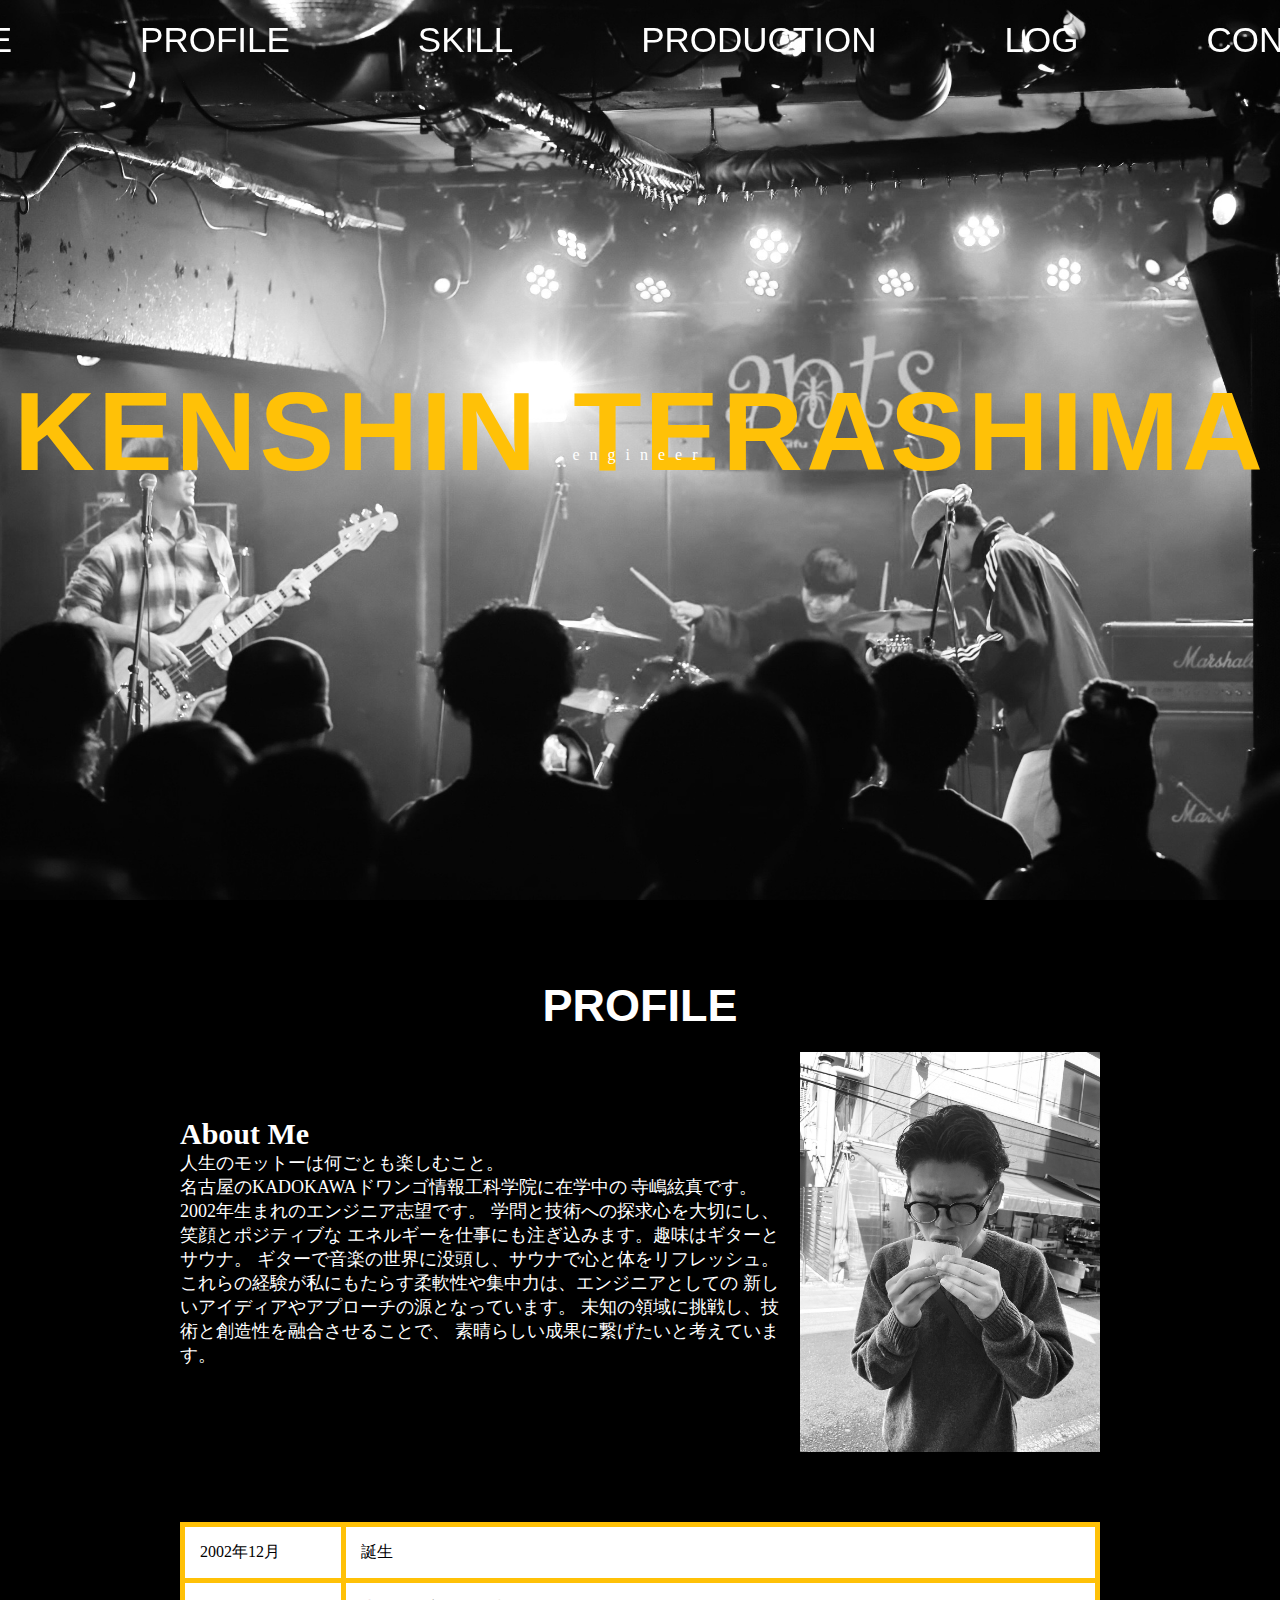
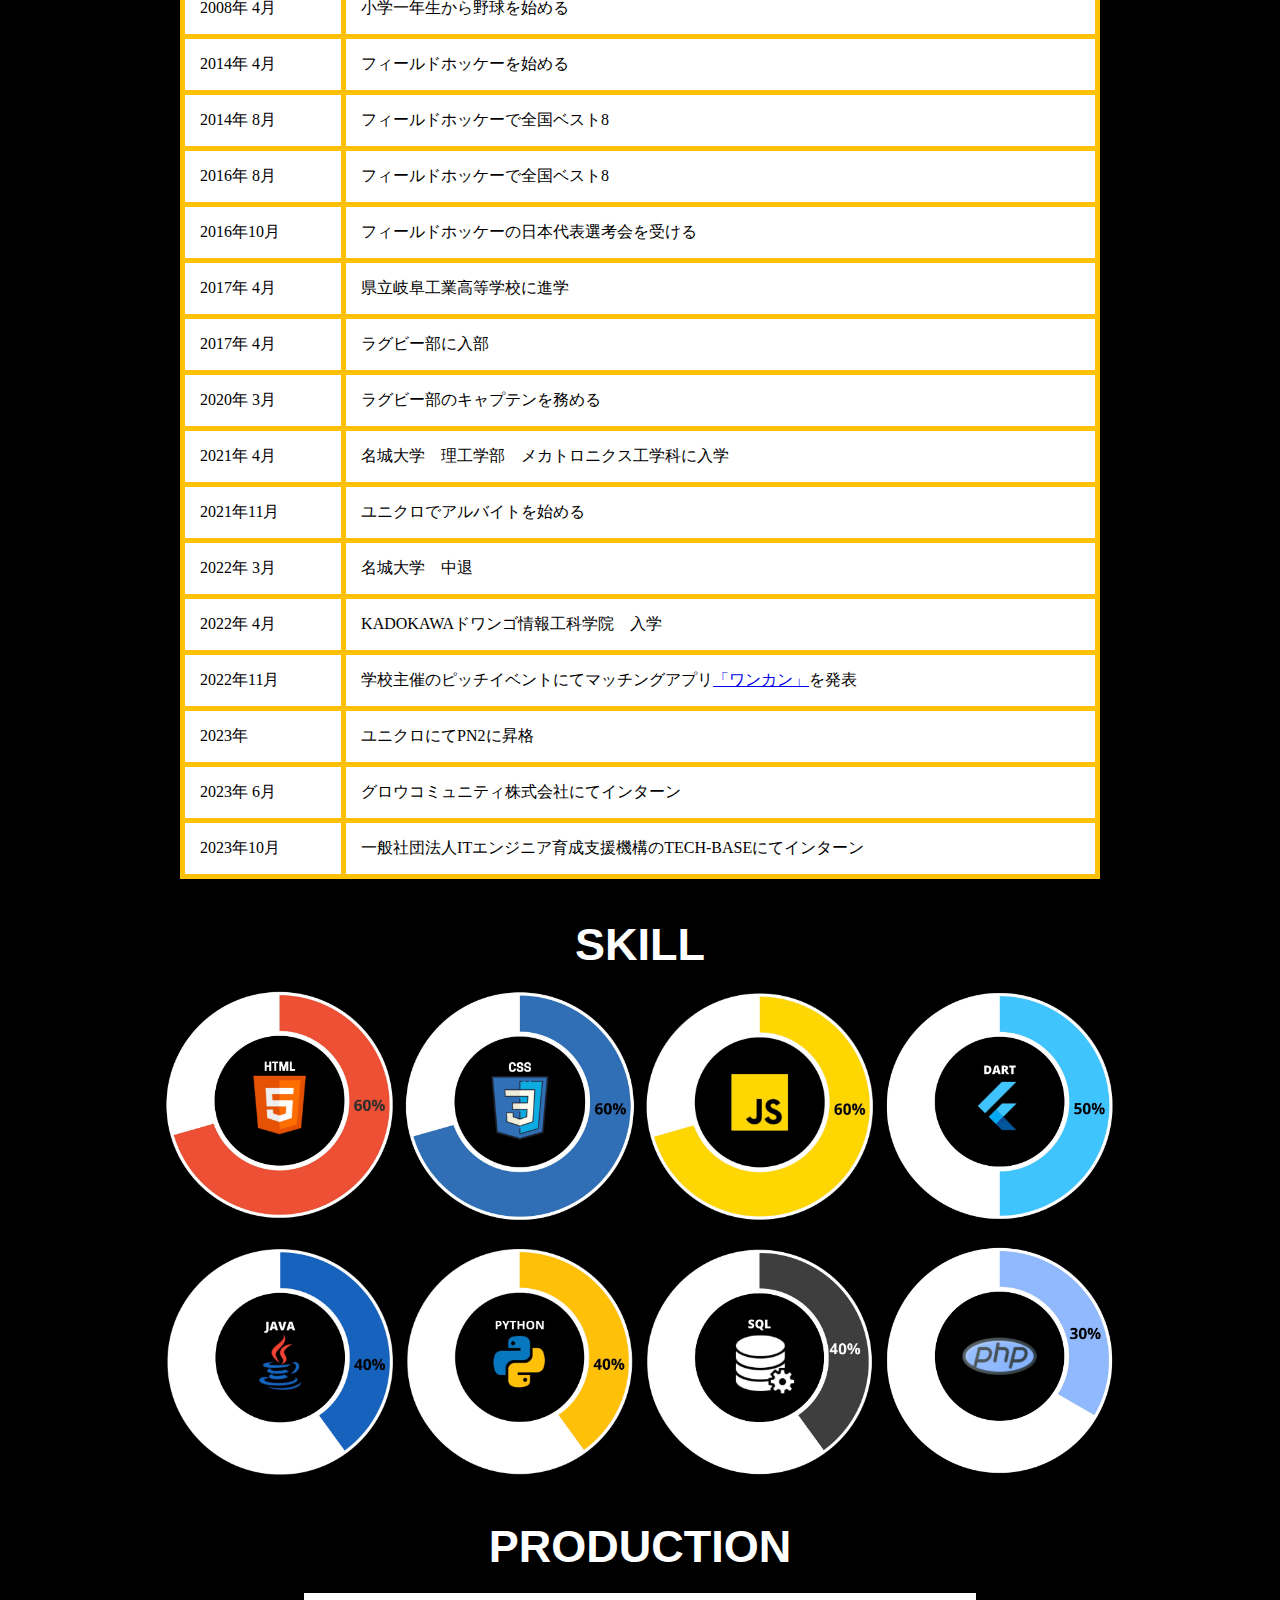
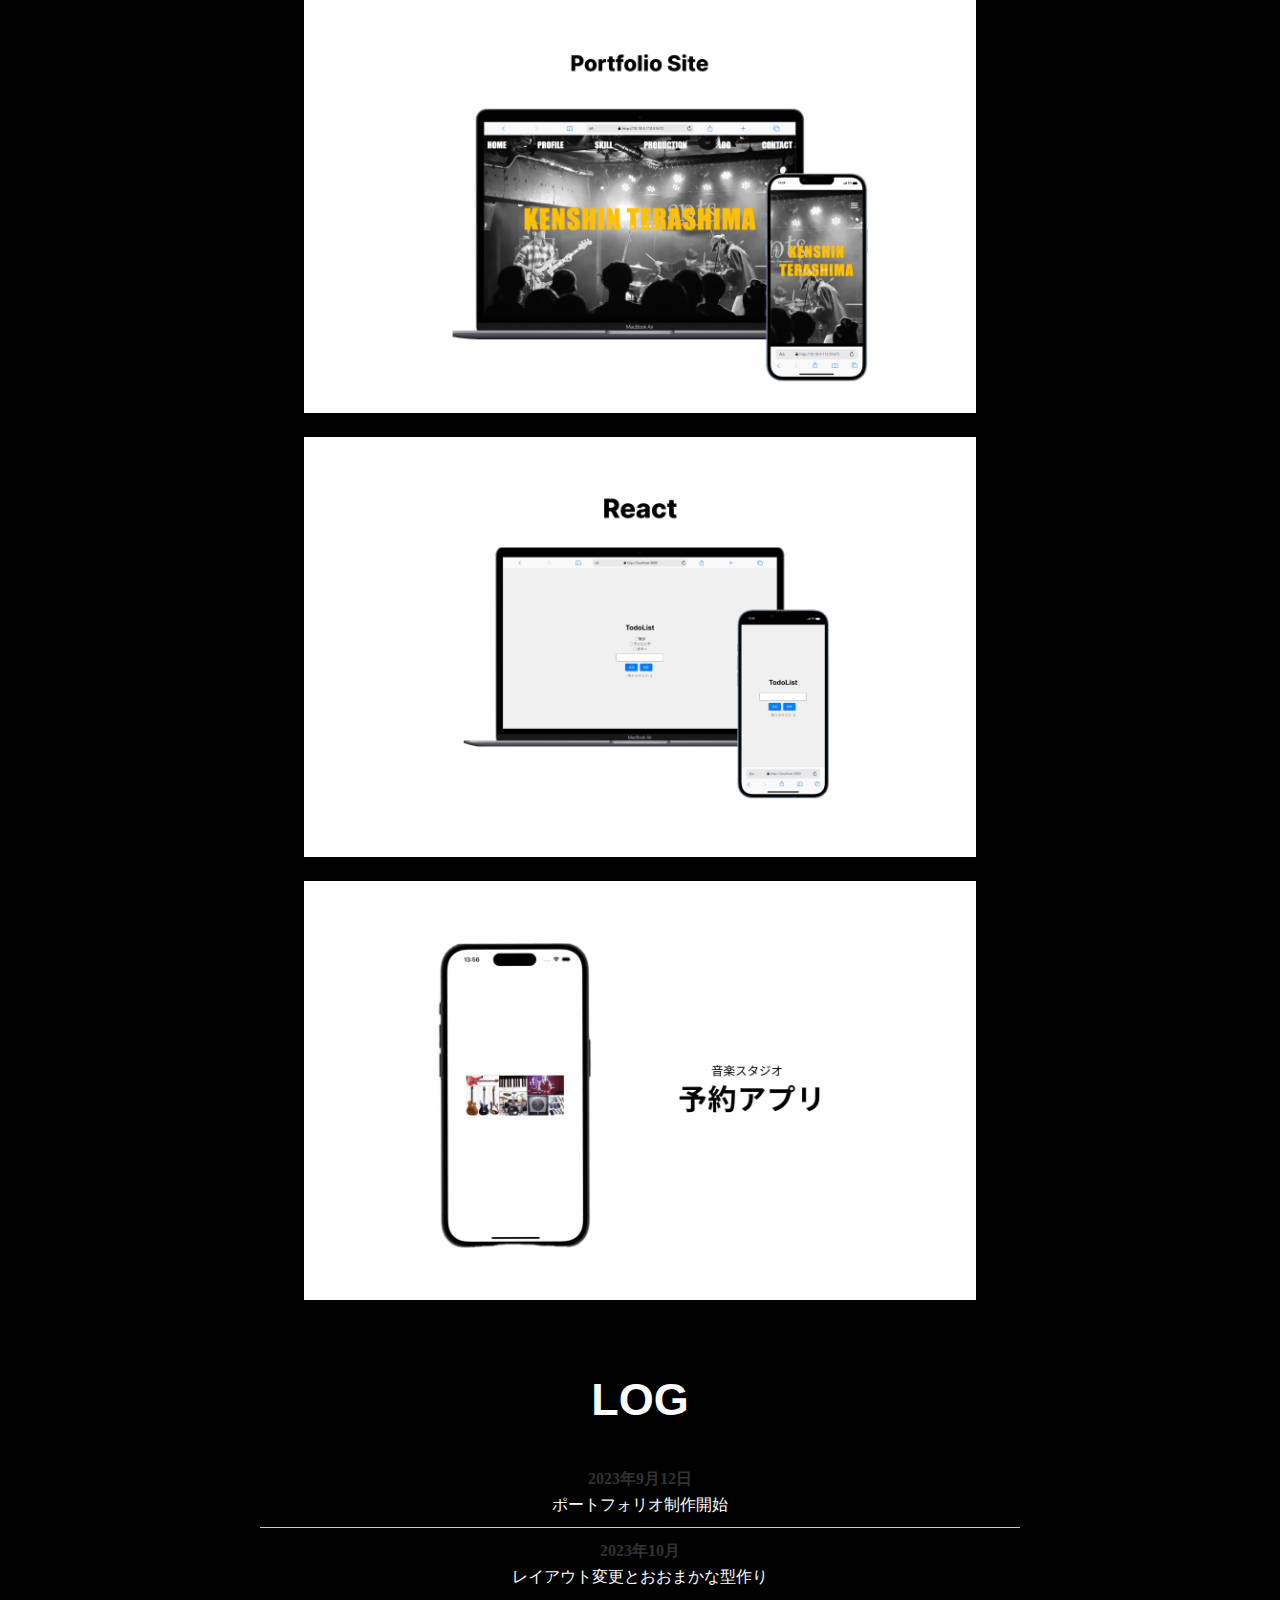
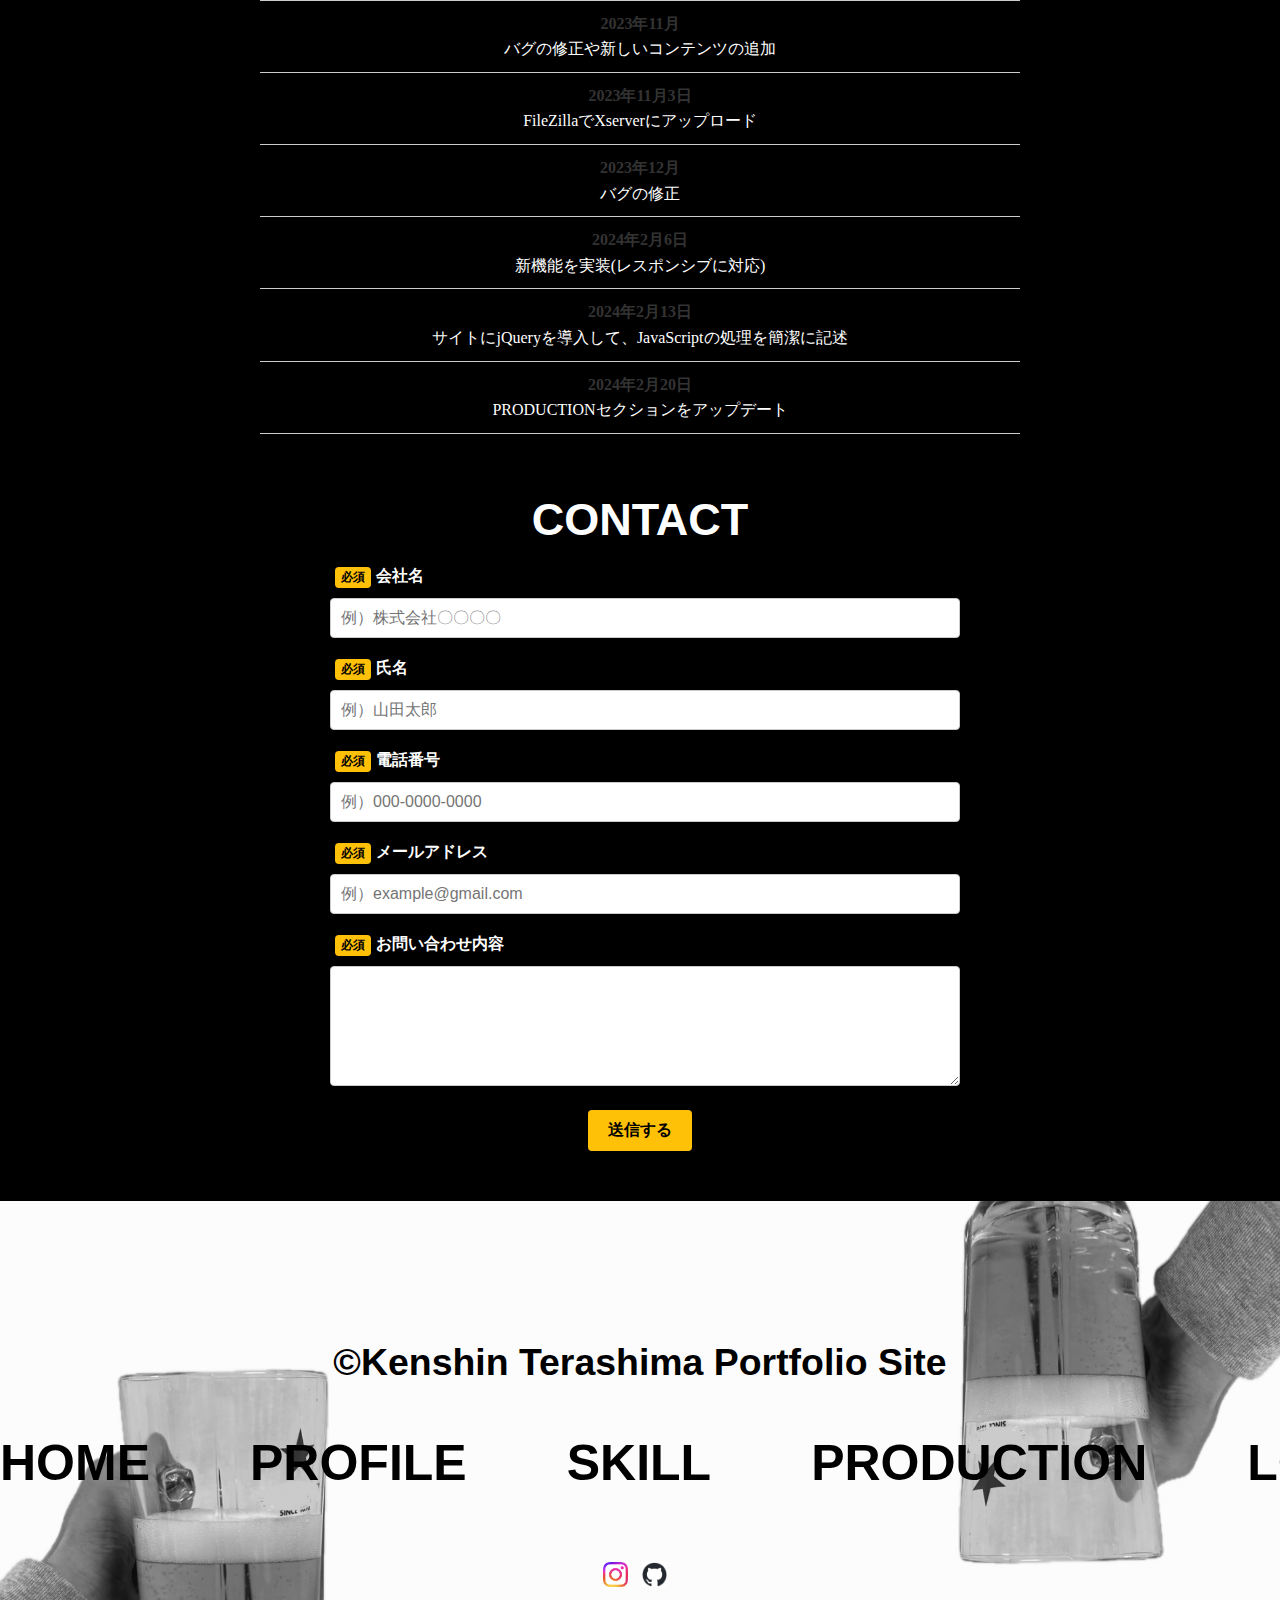
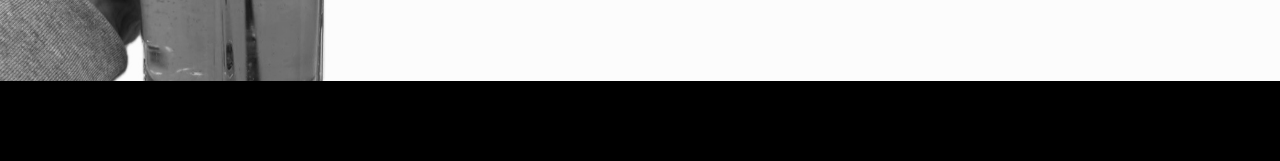
==== index.html @ a3eadbd1 "First commit" ====
<!DOCTYPE html>
<html lang="ja">
<head>
    <meta charset="UTF-8">
    <meta name="viewport" content="width=device-width, initial-scale=1.0">
    <link rel="icon" type="image/jpeg" href="images/けんしんくんのコラージュ.jpeg">
    <script src="https://ajax.googleapis.com/ajax/libs/jquery/3.4.1/jquery.min.js"></script>
    <link rel="stylesheet" href="style.css">
    <script type="text/javascript" src="script.js"></script>
    <title>Kenshin Terashima</title>
</head>
<body>

    
    <!-------------------------------- ここからheader ------------------------------------------------------------>


    <header class="fixed-header">
        <div class="box box-nav">
            <ul class="inner-nav">
                <li class="menu"><a href="#Main">HOME</a></li>
                <li class="menu"><a href="#Kenshin-Profile">PROFILE</a></li>
                <li class="menu"><a href="#Kenshin-Skill">SKILL</a></li>
                <li class="menu"><a href="#Kenshin-Production">PRODUCTION</a></li>
                <li class="menu"><a href="#Kenshin-Log">LOG</a></li>
                <li class="menu"><a href="#contact-form">CONTACT</a></li>
            </ul>
        </div>
        <!-- ハンバーガーメニューの中身 -->
        <div class="hamburger">
            <div class="btn-gNav">
                <span></span>
                <span></span>
                <span></span>
            </div>
            <nav class="gNav">
                <ul class="gNav-menu">
                    <li class="menu"><a href="#Main">Main</a></li>
                    <li class="menu"><a href="#Kenshin-Profile">PROFILE</a></li>
                    <li class="menu"><a href="#Kenshin-Skill">SKILL</a></li>
                    <li class="menu"><a href="#Kenshin-Production">PRODUCTION</a></li>
                    <li class="menu"><a href="#Kenshin-Log">LOG</a></li>
                    <li class="menu"><a href="#contact-form">CONTACT</a></li>
                </ul>
            </nav>
        </div>
    </header>


    <!-------------------------------- ここからファーストビュー ------------------------------------------------------------>


    <main id="Main">
        <h1>KENSHIN TERASHIMA</h1>
        <p>engineer</p>
    </main>

<!-------------------------------- ここからPROFILE ------------------------------------------------------------>

<section id="Kenshin-Profile" class="PROFILE">
  <h2 class="section_title">PROFILE</h2>
  <div class="Profile">
    <div class="Text_Profile">
        <h2>About Me</h2>
        <p>
            人生のモットーは何ごとも楽しむこと。<br>
            名古屋のKADOKAWAドワンゴ情報工科学院に在学中の
            寺嶋絃真です。2002年生まれのエンジニア志望です。
            学問と技術への探求心を大切にし、笑顔とポジティブな
            エネルギーを仕事にも注ぎ込みます。趣味はギターとサウナ。
            ギターで音楽の世界に没頭し、サウナで心と体をリフレッシュ。
            これらの経験が私にもたらす柔軟性や集中力は、エンジニアとしての
            新しいアイディアやアプローチの源となっています。
            未知の領域に挑戦し、技術と創造性を融合させることで、
            素晴らしい成果に繋げたいと考えています。
        </p>
    </div>
    <img src="images/SENDAI_Me.jpg">
  </div>
</section>


<!-------------------------------- ここからMY HISTORY ------------------------------------------------------------>

    <div class="History">
      <table>
        <tr>
            <td>2002年12月</td>
            <td>誕生</td>
        </tr>
        <tr>
            <td>2008年 4月</td>
            <td>小学一年生から野球を始める</td>
        </tr>
        <tr>
            <td>2014年 4月</td>
            <td>フィールドホッケーを始める</td>
        </tr>
        <tr>
            <td>2014年 8月</td>
            <td>フィールドホッケーで全国ベスト8</td>
        </tr>
        <tr>
            <td>2016年 8月</td>
            <td>フィールドホッケーで全国ベスト8</td>
        </tr>
        <tr>
            <td>2016年10月</td>
            <td>フィールドホッケーの日本代表選考会を受ける</td>
        </tr>
        <tr>
            <td>2017年 4月</td>
            <td>県立岐阜工業高等学校に進学</td>
        </tr>
        <tr>
            <td>2017年 4月</td>
            <td>ラグビー部に入部</td>
        </tr>
        <tr>
            <td>2020年 3月</td>
            <td>ラグビー部のキャプテンを務める</td>
        </tr>
        <tr>
            <td>2021年 4月</td>
            <td>名城大学　理工学部　メカトロニクス工学科に入学</td>
        </tr>
        <tr>
            <td>2021年11月</td>
            <td>ユニクロでアルバイトを始める</td>
        </tr>
        <tr>
            <td>2022年 3月</td>
            <td>名城大学　中退</td>
        </tr>
        <tr>
            <td>2022年 4月</td>
            <td>KADOKAWAドワンゴ情報工科学院　入学</td>
        </tr>
        <tr>
            <td>2022年11月</td>
            <td>学校主催のピッチイベントにてマッチングアプリ<a href="images/Wankan_寺田寺嶋.pdf" target="_blank" class="Wankan">「ワンカン」</a>を発表</td>
        </tr>
        <tr>
            <td>2023年</td>
            <td>ユニクロにてPN2に昇格</td>
        </tr>
        <tr>
            <td>2023年 6月</td>
            <td>グロウコミュニティ株式会社にてインターン</td>
        </tr>
        <tr>
            <td>2023年10月</td>
            <td>一般社団法人ITエンジニア育成支援機構のTECH-BASEにてインターン</td>
        </tr>
    </table>
    </div>
</section>

<!-- ------------------------------SKILL--------------------------- -->

<section id="Kenshin-Skill" class="SKILL">
    <h2 class="section_title">SKILL</h2>
    <div class="Skill-images">
            <div class="skill-info">
                <img src="images/HTML.jpg" alt="HTML" class="HTML-image">
                <div class="mask">
                    <div class="caption">このサイトの制作に使用しています。</div>
                </div>
            </div>

            <div class="skill-info">
                <img src="images/CSS.jpg" alt="HTML" class="HTML-image">
                <div class="mask">
                    <div class="caption">このサイトの制作に使用しています。</div>
                </div>
            </div>

            <div class="skill-info">
                <img src="images/JS.jpg" alt="JS" class="JS-image">
                <div class="mask">
                    <div class="caption">このサイトの制作に使用しています。</div>
                </div>
            </div>

            <div class="skill-info">
                <img src="images/Dart.jpg" alt="Dart" class="Dart-image">
                <div class="mask">
                    <div class="caption">
                        個人制作としてiosアプリの開発を行っております。
                        次のセクションにて紹介してあります。
                    </div>
                </div>
            </div>

            <div class="skill-info">
                <img src="images/Java.jpg" alt="Java" class="Java-image">
                <div class="mask">
                    <div class="caption">
                        3ヶ月間、グロウコミュニティ株式会社にてインターンを行いました。
                        Javaのカリキュラムを終わらせ、ログイン機能などを実装しました。
                    </div>
                </div>
            </div>

            <div class="skill-info">
                <img src="images/Python.jpg" alt="Python" class="Python-image">
                <div class="mask">
                    <div class="caption">
                        専門学校での授業とpaizaのスキルチェックはpythonを使っています。
                        実務経験はありません。
                    </div>
                </div>
            </div>

            <div class="skill-info">
                <img src="images/SQL.jpg" alt="SQL" class="SQL-image">
                <div class="mask">
                    <div class="caption">グロウコミュニティ株式会社のインターンの際にDBを紐付けた実装を行いました。</div>
                </div>
            </div>

            <div class="skill-info">
                <img src="images/php.jpg" alt="php" class="php-image">
                <div class="mask">
                    <div class="caption">
                        このサイトの最下部のコンタクトフォームに使用しています。
                    </div>
                </div>
            </div>
    </div>

</section>


<!-------------------------------- ここからPRODUCTION ------------------------------------------------------------>


<section id="Kenshin-Production" class="PRODUCTION">
    <h2 class="section_title">PRODUCTION</h2>

    <div class="Production_List">

        <div class="PortFolio the-img">
            <img src="images/Portfolio_Site_image.jpg" alt="Portfolio_Site_image">
            <div class="hover-mask">
                <p class="about"><a href="../About_PortFolio/PortfolioSite.html">
                    詳しく見る
                </a></p>
            </div>
        </div>

        
        <div class="React_App the-img">
            <img src="images/React_App_todoList.jpg" alt="React_App">
            <div class="hover-mask">
                <p class="about"><a href="/About_React_App/React_App.html">
                    詳しく見る
                </a></p>
            </div>
        </div>

        <div class="Flutter_App the-img">
            <img src="images/Flutter_App_KSG.jpg" alt="Flutter_App">
            <div class="hover-mask">
                <p class="about"><a href="/About_Flutter_App/Flutter_App.html">
                    詳しく見る
                </a></p>
            </div>
        </div>

    </div>

</section>


<!-- ------------------------------ここからLOG--------------------------------- -->

<section id="Kenshin-Log" class="LOG">

    <h2 class="section_title">LOG</h2>
        <div class="update">
          <span class="date">2023年9月12日</span>
          <p>ポートフォリオ制作開始</p>
        </div>

        <div class="update">
          <span class="date">2023年10月</span>
          <p>レイアウト変更とおおまかな型作り</p>
        </div>

	    <div class="update">
          <span class="date">2023年11月</span>
          <p>バグの修正や新しいコンテンツの追加</p>
        </div>

        <div class="update">
          <span class="date">2023年11月3日</span>
          <p>FileZillaでXserverにアップロード</p>
        </div>

        <div class="update">
            <span class="date">2023年12月</span>
            <p>バグの修正</p>
          </div>

        <div class="update">
          <span class="date">2024年2月6日</span>
          <p>新機能を実装(レスポンシブに対応)</p>
        </div>

        <div class="update">
            <span class="date">2024年2月13日</span>
            <p>サイトにjQueryを導入して、JavaScriptの処理を簡潔に記述</p>
        </div>  
        
        <div class="update">
            <span class="date">2024年2月20日</span>
            <p>PRODUCTIONセクションをアップデート</p>
        </div>
        
    </div>

</section>

<!-------------------------------- ここからお問い合わせフォーム ------------------------------------------------------------>

<form id="contact-form" action="send-email.php" method="post" onsubmit="return submitForm()">

    <h2 class="section_title">CONTACT</h2>
    <div class="Form-Item">
      <p class="Form-Item-Label">
        <span class="Form-Item-Label-Required">必須</span>会社名
      </p>
      <input type="text" class="Form-Item-Input" placeholder="例）株式会社〇〇〇〇" name="companyName">
    </div>
    <div class="Form-Item">
      <p class="Form-Item-Label"><span class="Form-Item-Label-Required">必須</span>氏名</p>
      <input type="text" class="Form-Item-Input" placeholder="例）山田太郎" name="name">
    </div>
    <div class="Form-Item">
      <p class="Form-Item-Label"><span class="Form-Item-Label-Required">必須</span>電話番号</p>
      <input type="text" class="Form-Item-Input" placeholder="例）000-0000-0000" name="phoneNumber">
    </div>
    <div class="Form-Item">
      <p class="Form-Item-Label"><span class="Form-Item-Label-Required">必須</span>メールアドレス</p>
      <input type="email" class="Form-Item-Input" placeholder="例）example@gmail.com" name="email">
    </div>
    <div class="Form-Item">
      <p class="Form-Item-Label isMsg"><span class="Form-Item-Label-Required">必須</span>お問い合わせ内容</p>
      <textarea class="Form-Item-Textarea" name="message"></textarea>
    </div>
    <input type="submit" class="Form-Btn" value="送信する">
</form>

<div id="confirmation-message" style="display: none;">送信が完了しました</div>


<!-- 送信した後に、サンクスページの作成をする -->


<!-------------------------------- ここからFooter ------------------------------------------------------------>

<footer>
    <div class="footer-content">

        <div class="site-name">
            <h3><a href="#">©Kenshin Terashima Portfolio Site</a></h3>
        </div>


        <div class="footer-menu">
            <ul>
                <li><a href="#Main">HOME</a></li>
                <li><a href="#Kenshin-Profile">PROFILE</a></li>            
                <li><a href="#Kenshin-Skill">SKILL</a></li>
                <li><a href="#Kenshin-Production">PRODUCTION</a></li>
                <li><a href="#Kenshin-Log">LOG</a></li>
                <li><a href="#contact-form">CONTACT</a></li>

                <li><a href="#Main">HOME</a></li>
                <li><a href="#Kenshin-Profile">PROFILE</a></li>
                <li><a href="#Kenshin-Skill">SKILL</a></li>
                <li><a href="#Kenshin-Production">PRODUCTION</a></li>
                <li><a href="#Kenshin-Log">LOG</a></li>
                <li><a href="#contact-form">CONTACT</a></li>

                <li><a href="#Main">HOME</a></li>
                <li><a href="#Kenshin-Profile">PROFILE</a></li>
                <li><a href="#Kenshin-Skill">SKILL</a></li>
                <li><a href="#Kenshin-Production">PRODUCTION</a></li>
                <li><a href="#Kenshin-Log">LOG</a></li>
                <li><a href="#contact-form">CONTACT</a></li>
             </ul>
        </div>


       <div class="icon-list">
        <ul>
            <!-- <li><a href="https://twitter.com" target="_blank"><img src="images/logo-black.jpg" alt="X-icon"></a></li> -->
            <li><a href="https://www.instagram.com/__t.kenshin.__/" target=”_blank”><img src="images/Instagram_Glyph_Gradient.jpg" alt="Instagram-icon"></a></li>
            <li><a href="https://github.com/KenshinTerasima" target="_blank"><img src="images/github-mark.jpg" alt="GitHub-icon"></a></li>
        </ul>
       </div>

    </div>
</footer>


</div>
</body>
</html>
---- style.css ----
* {
  margin: 0;
  padding: 0;
  box-sizing: border-box;
}

body {
  color: white;
  background-color: black;
}


.section_title {
  display: inline-block;
  font-size: 45px;
  margin-bottom: 20px;
  margin-top: 20px;
  font-family: Impact, Haettenschweiler, 'Arial Narrow Bold', sans-serif;
  color: #fff;
}

/* モバイル端末向けのフォント指定 */
@media screen and (max-width: 768px) {
  body {
    font-family: -apple-system, BlinkMacSystemFont, 'Segoe UI', Roboto, Helvetica, Arial, sans-serif, 'Apple Color Emoji', 'Segoe UI Emoji', 'Segoe UI Symbol'; 
    /* iOS、Androidなどのモバイル端末で利用されるフォントファミリー */
  }
}


/* ----------------------------------------header----------------------------------------- */

.fixed-header {
  position: fixed;
  top: 0;
  width: 100%;
  z-index: 9999;
  margin-top: 20px;
}

.inner-nav {
  display: flex;
  justify-content: center;
  max-width: 960px;
  padding: 0;
  margin: 0 auto;
  line-height: 40px;
  list-style: none;
}

.menu {
  position: relative;
  padding: 0 4em;
  cursor: pointer;
}

.menu a {
  text-decoration: none;
  color: #fff;
  transition: color 0.3s ease;
  font-size: 35px;
  font-family: Impact, Haettenschweiler, 'Arial Narrow Bold', sans-serif;
  position: relative;
  transition-duration: .4s;
}

.menu a:hover {
  color: #FFC107;
  border-bottom: 5px solid #FFC107;
}



/* ハンバーガーアイコンのスタイル */
  .hamburger .btn-gNav {
    display: none; /* 初期状態で非表示 */
    cursor: pointer;
    padding: 25px;
    margin-right: -15px;
    position: absolute;
    top: 10px;
    right: 10px;
    z-index: 999;
  }

  .hamburger .btn-gNav span {
    display: block;
    width: 30px;
    height: 4px;
    background-color: #fff;
    margin-bottom: 5px;
    transition: transform 0.3s ease;
  }

  .hamburger .btn-gNav span:last-child {
    margin-bottom: 0;
  }

  /* アイコンがクリックされた時のアニメーション */
  .hamburger .btn-gNav.open span:nth-child(1) {
    transform: translateY(9px) rotate(45deg);
  }

  .hamburger .btn-gNav.open span:nth-child(2) {
    opacity: 0;
  }

  .hamburger .btn-gNav.open span:nth-child(3) {
    transform: translateY(-9px) rotate(-45deg);
  }


  /* ナビゲーションメニュー */
  .gNav {
    display: none;
    position: fixed;
    top: 0;
    left: 0;
    width: 100%;
    height: 80%;
    background-color: rgba(51, 51, 51, 0.9); /* 半透明の黒 */    
    overflow-y: auto; /* 縦方向のスクロールを有効にする */
  }
  
  .gNav.open {
    display: flex;
    justify-content: center;
    align-items: center;
  }
  
  .gNav-menu {
    list-style: none;
    padding: 0;
    margin: 0;
  }
  
  .gNav-menu li {
    margin-bottom: 40px;
  }
  
  .gNav-menu li a {
    text-decoration: none;
    color: #fff;
    font-size: 24px;
    font-weight: bold;
    padding: 15px 30px; /* メニュー項目のパディング */
    border-radius: 30px; /* メニュー項目の角を丸める */
    transition: background-color 0.3s ease; /* メニュー項目にマウスを乗せたときのアニメーション */
  }
  
  .gNav-menu li a:hover {
    background-color: #444; /* メニュー項目にマウスを乗せたときの背景色 */
  }
  

  /* メディアクエリ（画面サイズに応じてスタイルを変更） */
  @media screen and (max-width: 768px) {
    .inner-nav {
        display: none;
    }
    .hamburger .btn-gNav {
        display: block; /* メディアクエリ内で表示 */
    }
  }

/* ----------------------------------------ファーストビュー----------------------------------------- */


main {
    display: flex;
    flex-direction: column;
    justify-content: center;
    align-items: center;
    height: 110vh;
    margin-top: -80px;
    background-image: url('images/First_View.jpeg');
    background-size: cover;
    background-position: right center;
    background-attachment: fixed; /* 背景画像を固定 */
}

 main h1 {
    font-size: 7em; /* 必要に応じてサイズを調整 */
    letter-spacing: 3px;
    font-family: Impact, Haettenschweiler, 'Arial Narrow Bold', sans-serif;
    color: #FFC107 ;
}

main p {
    text-align: center;
    letter-spacing: 10px;
    margin-top: -50px; /* マージンの修正 */
  }

  @media screen and (max-width: 768px) {
    main {
      background-image: url('images/mobile_firstview.jpg');
      background-size: 100%;
    }
    main h1 {
      font-size: 4em;
      text-align: center;
    }
  }


/* ---------------------------------------PROFILE--------------------------------- */

.PROFILE {
  text-align: center;
  background-color: black;
  color: #fff;
  padding: 50px 20px;
  margin: 0 auto;
  max-width: 960px;
  overflow: hidden; /* クリアフィックスを追加 */
}

.Profile {
  display: flex;
  align-items: center;

  img{
    max-width: 100%; /* 最大幅を100%に設定 */
    height: auto;
    width: 300px;
    margin-left: 20px;
  }
  
  .Text_Profile {
    text-align: left;
    height: auto;
    font-size: 20px;
  
    p {
      font-size: 18px;
      margin-bottom: 20px;
    }
  }

}





/* メディアクエリ */
@media screen and (max-width: 768px) {
  .Profile {
    flex-direction: column; /* 縦方向に並べる */
    align-items: center; /* 中央揃え */
  }

  .Text_Profile h2 {
    text-align: center;
  }

  img {
    margin-left: 0; /* 左マージンを0に設定 */
    margin-bottom: 20px; /* 下マージンを追加 */
  }
}





/* ---------------------------------------MY HISTORY--------------------------------- */

/* 履歴セクションのスタイル */
.History {
  text-align: center; /* セクションを中央寄せ */
  background-color: black;
  margin: 0 auto; /* センタリング */
  max-width: 960px; /* 最大幅の設定 */
}

.History {
  text-align: left; /* テキストを左寄せ */
  margin: 0 auto; /* 左右を中央寄せ */
  padding: 0 20px; /* 左右のパディング */
}

/* 履歴リストのテーブルスタイル */
.History table {
  width: 100%; /* テーブルの幅を100%に設定 */
  border-collapse: collapse; /* セルの間の隙間をなくす */
  margin-top: 20px; /* 上部のマージン */
  overflow: hidden; /* 角を丸くするために必要 */
  max-width: 960px;
}

.History th,
.History td {
  border: 5px solid #FFC107 ; /* セルの境界線 */
  padding: 15px; /* セルの内側の余白 */
  margin: 10px;
  color: black; /* テキストカラー */
}

/* テーブルの見出しセル */
.History th {
  background-color: #333; /* ヘッダーの背景色 */
}

/* テーブルの内容セル */
.History td {
  background-color: #fff; /* 内容セルの背景色 */
}



/* ---------------------------------------SKILL--------------------------------- */

.SKILL {
  text-align: center;
  margin-top: 20px;
}

.Skill-images {
  display: flex;
  flex-wrap: wrap;
  justify-content: center;
  max-width: 960px; /* 追加: 最大幅を960pxに指定 */
  margin: 0 auto; /* 追加: センタリング */
}

.skill-info {
  max-width: 260px;
  position: relative;
  margin: 0 5px 20px; /* 左右のマージンを5pxに設定 */
  flex: 1 1 calc(25% - 10px); /* 4列に */
  box-sizing: border-box;
}

.skill-info img {
  width: 100%;
  height: auto;
}

.skill-info .caption {
  font-size: 100%;
  text-align: center;
  color: #fff;
}

.skill-info .mask {
  width: 100%;
  height: 100%;
  position: absolute;
  top: 0;
  left: 0;
  opacity: 0;
  background-color: rgba(0, 0, 0, 0.4);
  transition: all 0.6s ease;
}

.skill-info:hover .mask {
  opacity: 1;
  padding-top: 80px;
}

@media screen and (max-width: 768px) {
  .skill-info {
    flex: 1 1 calc(50% - 10px); /* 携帯端末の場合は2列に */
  }

  .skill-info .mask{
    margin-left: 0px;
  }
}




/* ---------------------------------------PRODUCTION--------------------------------- */

.PRODUCTION {
  text-align: center;
  margin: 0 auto; /* センタリング */
  max-width: 960px; /* 最大幅の設定 */
  box-sizing: border-box; /* ボックスサイズをborder-boxに設定 */

  .the-img {
    position: relative;
    display: inline-block; /* ブロック要素をインラインブロックに変更 */
    cursor: pointer;

    img {
      width: 70%;
      height: auto;
      margin-bottom: 20px;
    }

  }

  .hover-mask {
    position: absolute;
    top: 0;
    left: 0;
    width: 100%;
    height: 100%;
    background: rgba(0, 0, 0, 0.5); /* マスクの色と透明度 */
    color: white;
    display: flex;
    justify-content: center;
    align-items: center;
    opacity: 0; /* 最初は透明 */
    transition: opacity 0.3s; /* フェードイン/アウトのスピード */
  }
  .the-img:hover .hover-mask {
    opacity: 1; /* マウスオーバー時に不透明にする */
  }
  
  .about a{
    display: inline-block;
    color:#fff;
    font-size:120%;
    text-decoration:none;
    position: relative;
    transition: .3s;
  } 

  .about a:hover {
    color: #FFC107;
  }
 
}

@media screen and (max-width: 768px) {
 .PRODUCTION img {
  width: 70%;
 }
}





/* -------------------------------------LOG---------------------------- */
.LOG {
  text-align: center;
  line-height: 1.6;
  margin: 0;
  padding: 0;
  max-width: 800px;
  margin: 20px auto;
  padding: 0 20px;
}


.update {
  border-bottom: 1px solid #ccc;
  padding: 10px 0;
}

.date {
  font-weight: bold;
  color: #333;
}
/* ---------------------------------------FORM--------------------------------- */

#contact-form {
  margin: 0 auto;
  padding: 20px;
  border-radius: 8px;
  text-align: center;
  max-width: 720px;

}

.form-all {
  text-align: center;
}


.Form-Item {
  margin-bottom: 20px;
  text-align: left;
  margin-left: 30px;

}

.Form-Item-Label {
  display: block;
  font-weight: bold;
  margin-bottom: 10px;
}

.Form-Item-Input,
.Form-Item-Textarea {
  width: calc(100% - 20px);
  padding: 10px;
  font-size: 16px;
  border: 1px solid #ccc;
  border-radius: 4px;
  max-width: 100%;
}

.Form-Item-Textarea {
  height: 120px;
  resize: vertical;
}

.Form-Btn {
  background-color: #FFC107 ;
  color: black;
  border: none;
  padding: 10px 20px;
  font-size: 16px;
  font-weight: bold;
  border-radius: 4px;
  cursor: pointer;
  transition: background-color 0.3s ease;
  margin-bottom: 30px;
}

.Form-Item-Label-Required {
  display: inline-block;
  background-color: #FFC107 ;
  color: black;
  padding: 2px 6px;
  border-radius: 4px;
  font-size: 12px;
  margin-left: 5px; /* 必須ラベルの間隔を追加 */
  margin-right: 5px;
}

.Form-Btn:hover {
  background-color: ffe600;
}




/* -------------------------------FOOTER----------------------------- */


footer {
  padding: 20px 0;
  height: 480px;
  background-image: url("images/Footer-icon.jpg");
  background-size: cover; /* 画像を要素に合わせる */
  background-position: center center; /* 画像を中央に配置 */
  background-repeat: no-repeat;
  overflow: hidden;
}



.site-name {
  flex: 1;
  text-align: center;
  font-size: 32px;
  margin-top: 120px;
}

.site-name h3 a {
  text-decoration: none;
  color: #000; /* Choose your desired color */
  font-family: Impact, Haettenschweiler, 'Arial Narrow Bold', sans-serif;
}

.footer-menu {
  display: flex;
  list-style: none;
  text-align: center;
  justify-content: center;}

.footer-menu ul {
  display: flex;
  text-align: center;
  margin-top: 50px;
  width: 100%;
  animation: flowing 25s linear infinite;
}

.footer-menu li {
  font-size: 50px;
  margin-right: 100px; /* リストアイテム間の間隔を調整 */
  list-style: none;
  color: #000;
  font-family: Impact, Haettenschweiler, 'Arial Narrow Bold', sans-serif;
  white-space: nowrap;
}



/* ホバーエフェクト（オプション） */
.footer-menu li:hover {
    color: #FFC107 ; /* ホバー時の色を変更 */
    cursor: pointer;
    transform: scale(1.3);
}
/* メニューのリンクスタイル（オプション） */
.footer-menu a {
  text-decoration: none;
  color: inherit;
  font-weight: bold;
  transition-duration: .4s;
}

.icon-list {
  flex: 1;
  text-align: right;
  margin-top: 70px;
}

.icon-list ul {
  text-align: center;
  list-style: none;
}

.icon-list li {
  display: inline-block;
  margin-right: 10px; /* Adjust spacing between icons */
}

.icon-list a img {
  width: 25px; /* Adjust the size of the icons */
  height: auto;

}

@keyframes flowing {
  0% {
    transform: translateX(0%);
  }
  100% {
    transform: translateX(-100%);
  }
}

@media screen and (max-width: 768px) {
  .footer-menu ul {
    display: flex;
    text-align: center;
    margin-top: 50px;
    width: 100%;
    animation: flowing 10s linear infinite;
  }
}
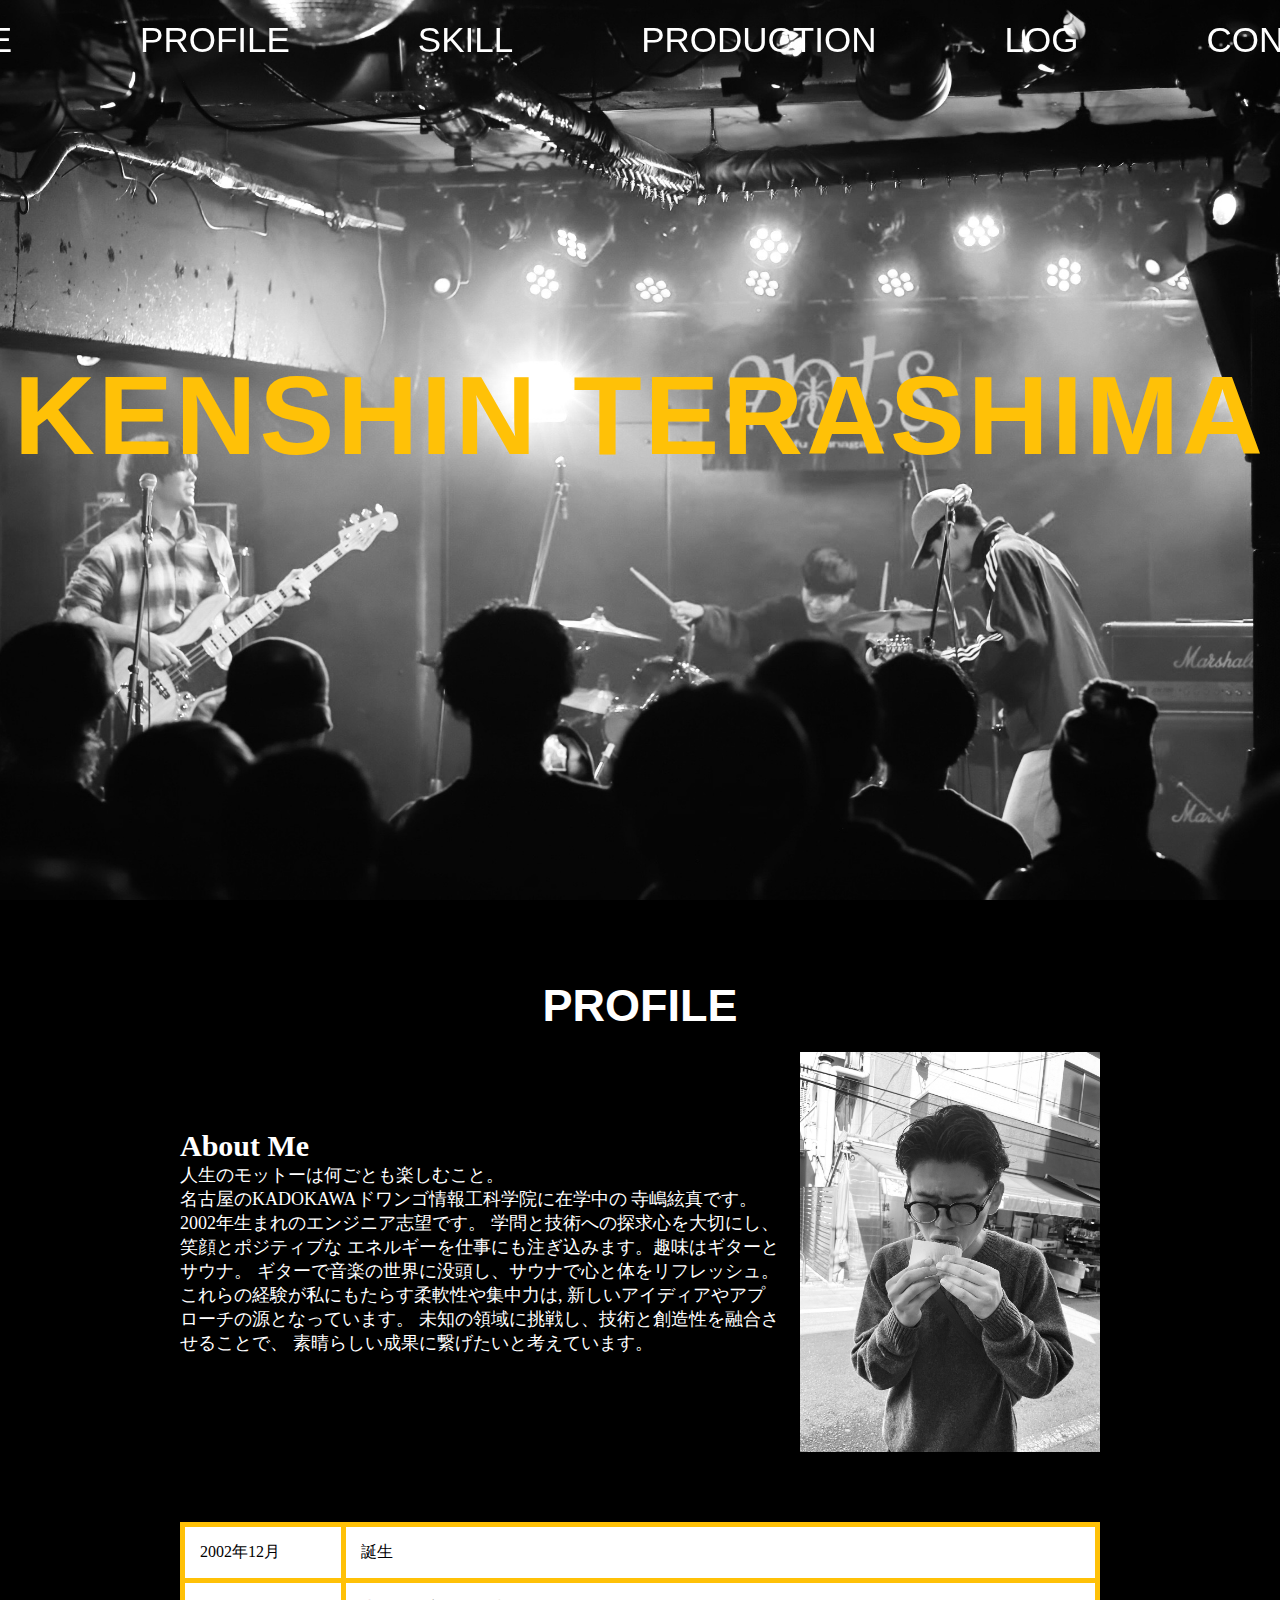
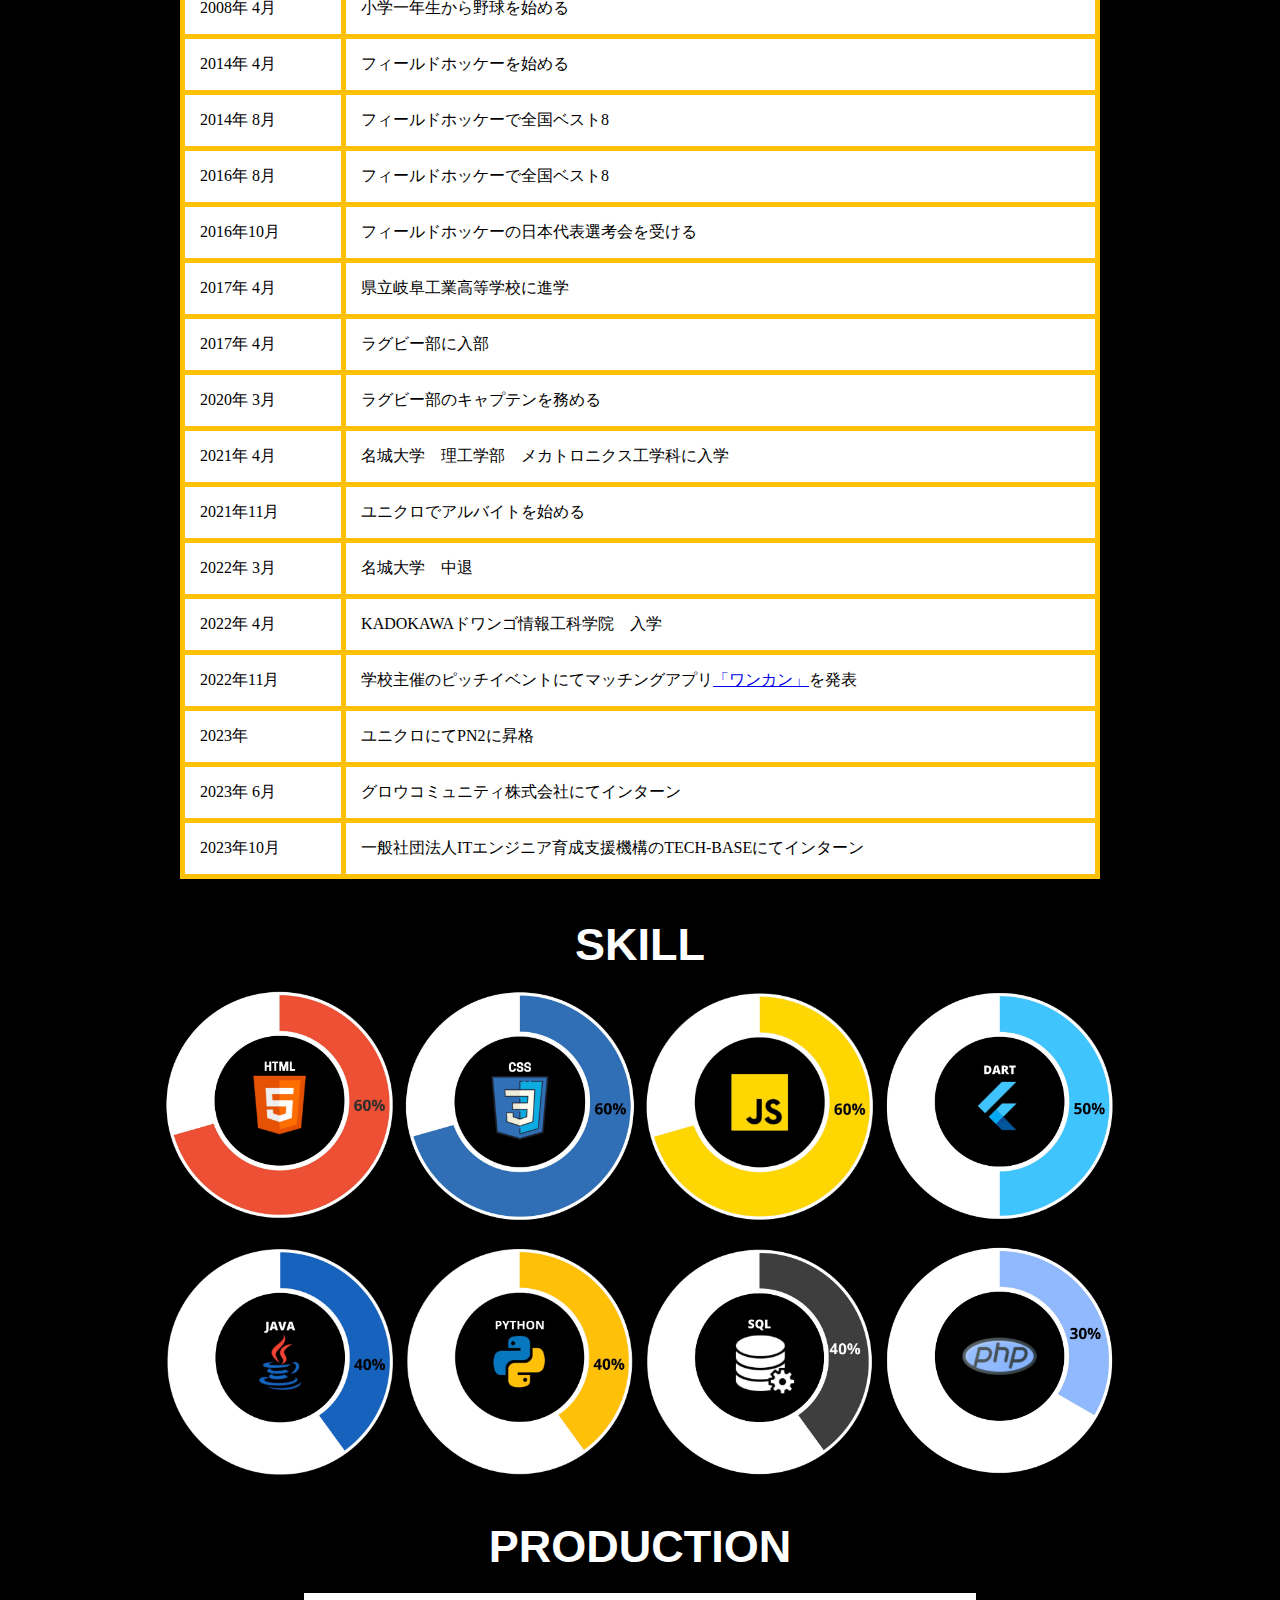
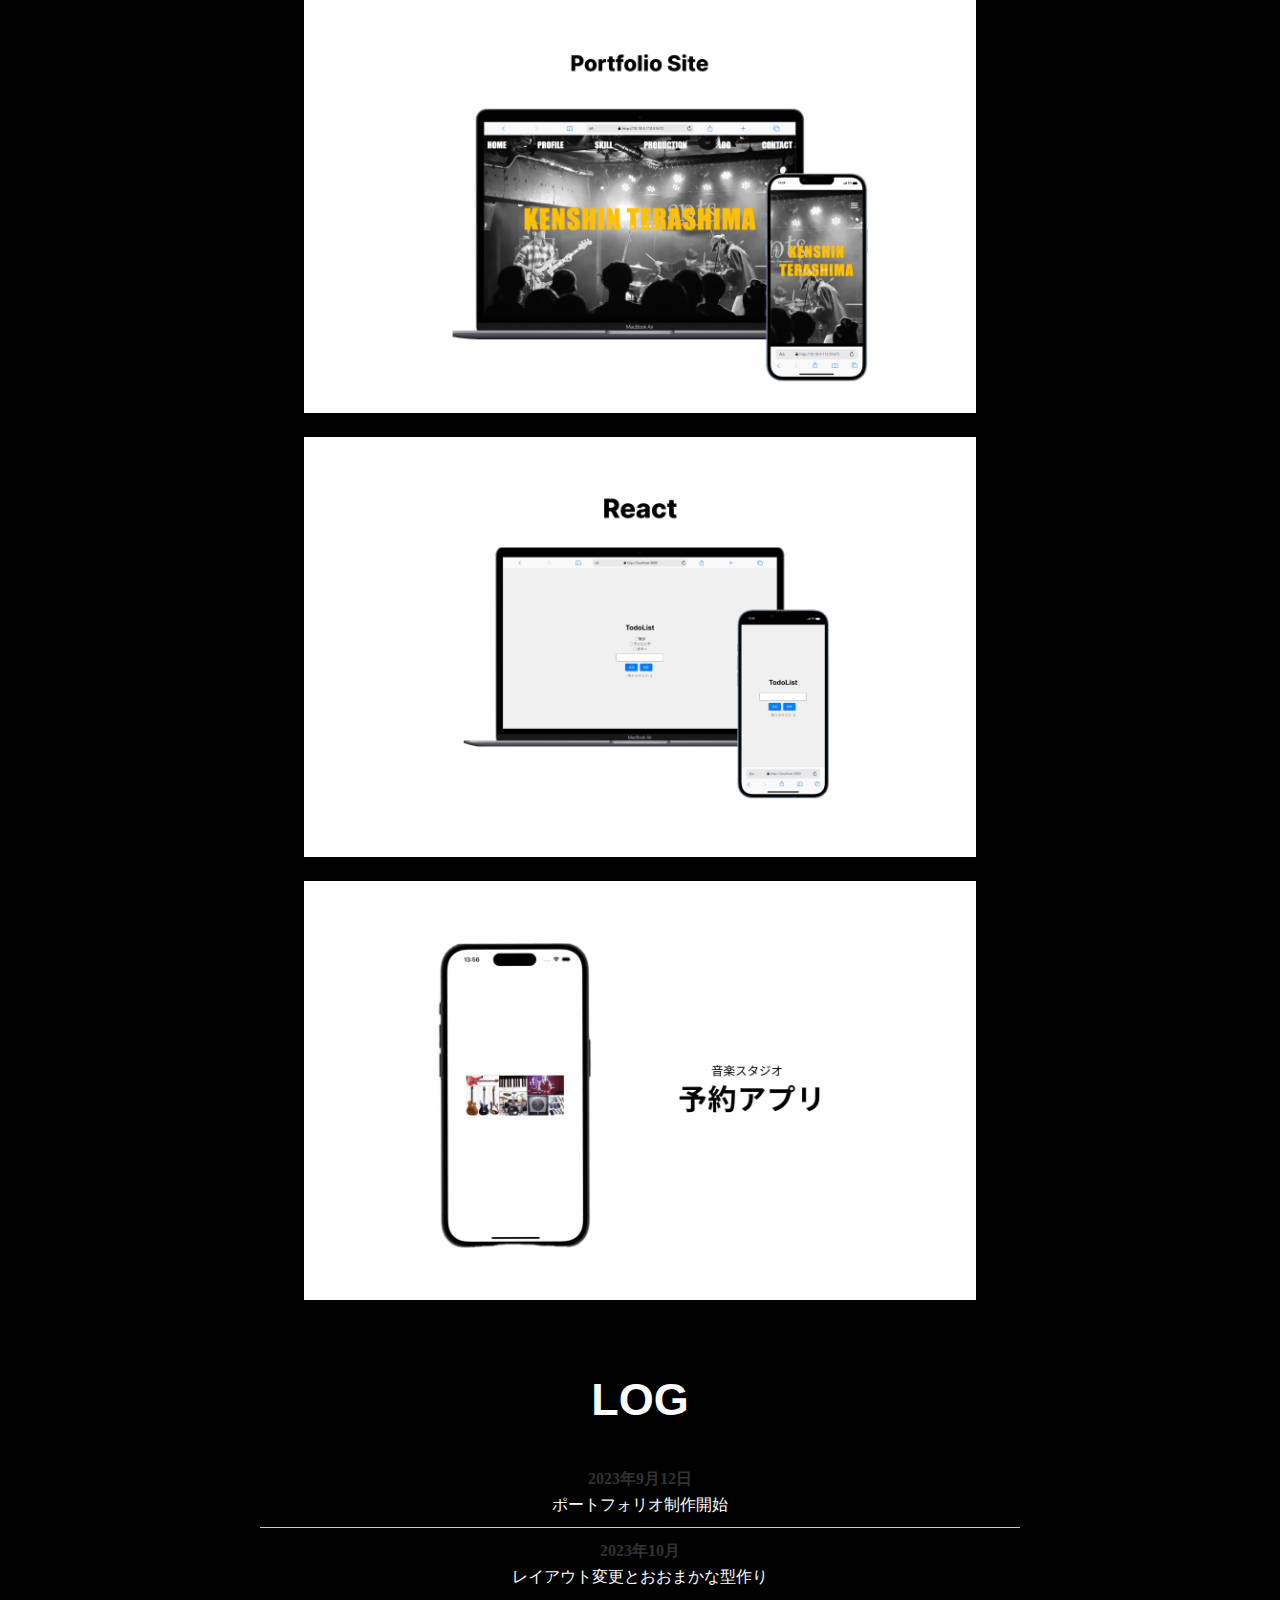
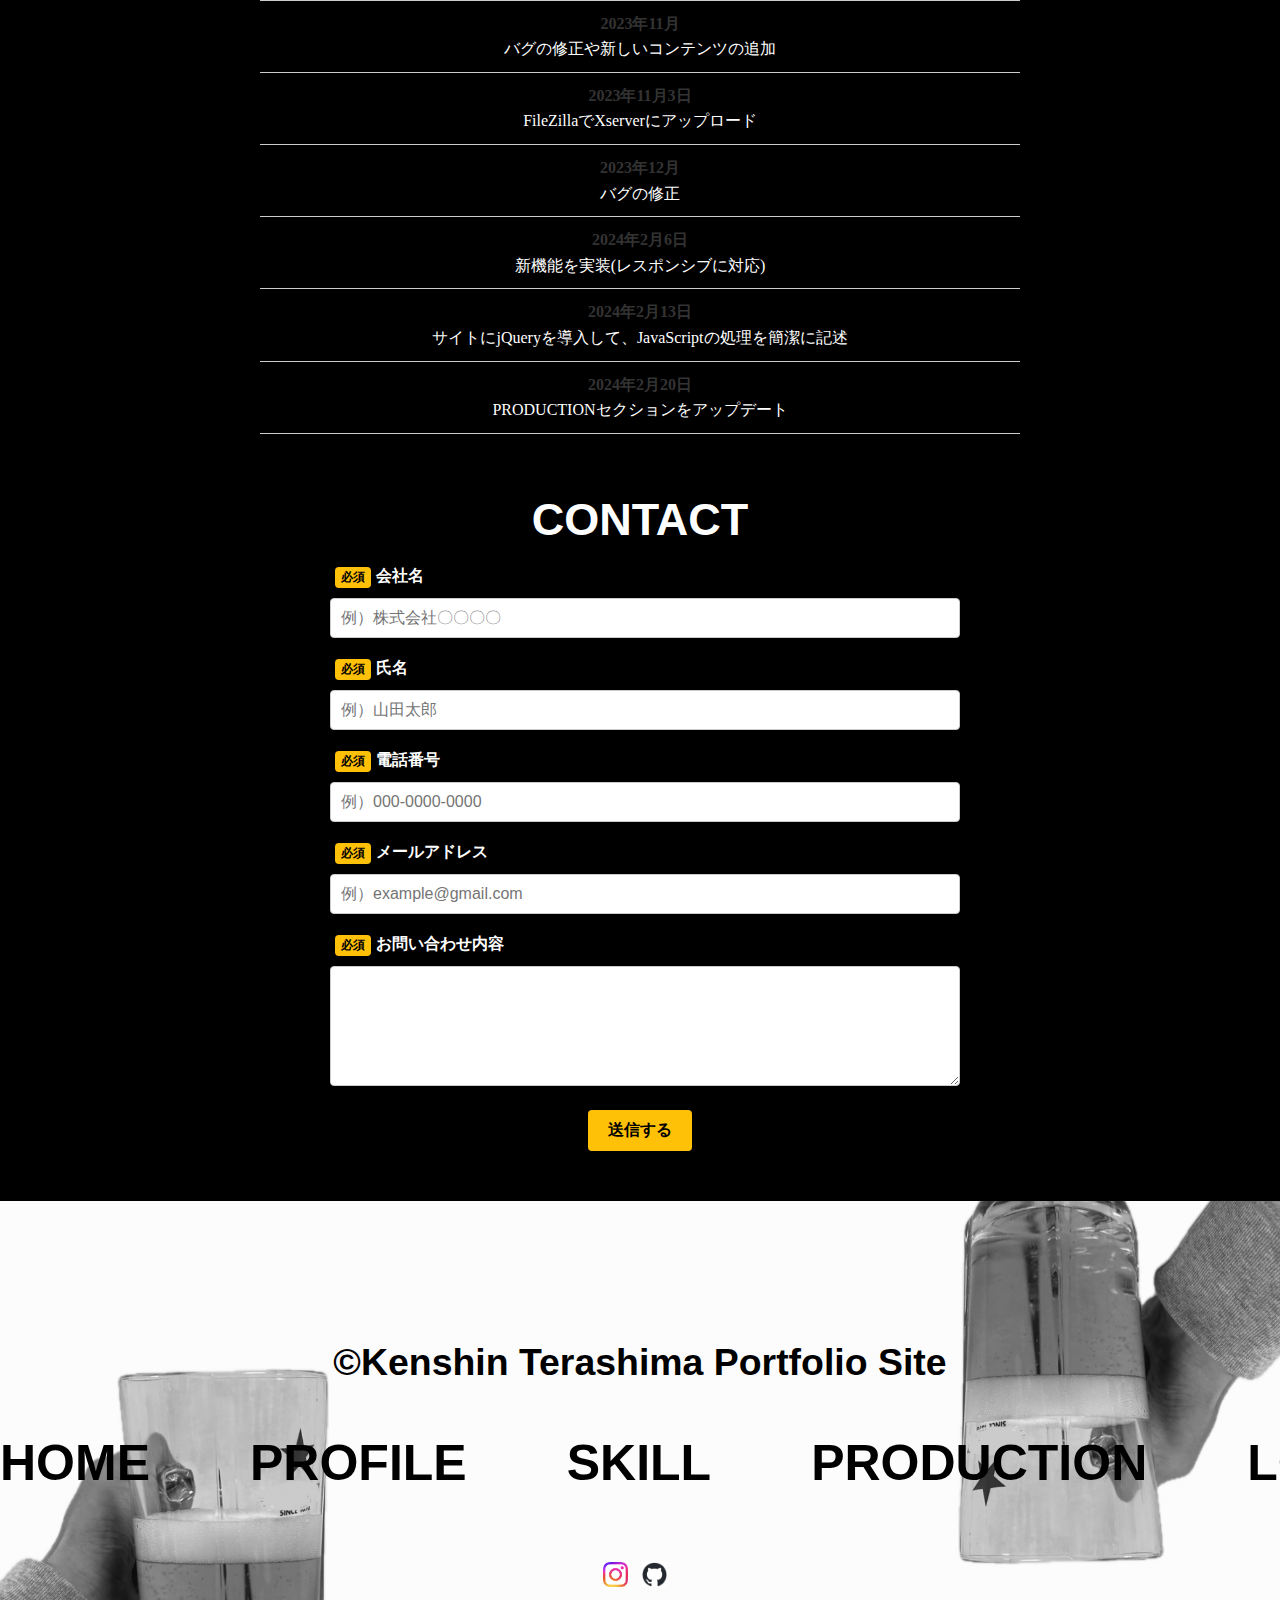
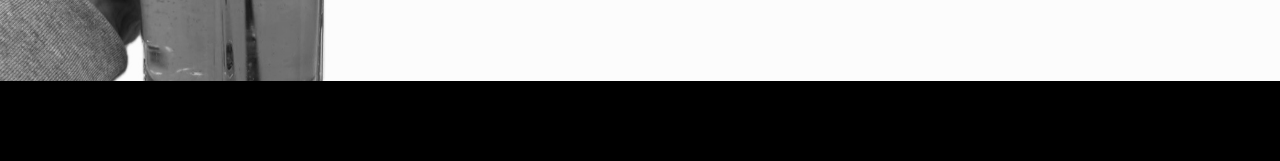
==== commit 9631d0b8: "自己紹介の文を少し変更" ====
--- a/index.html
+++ b/index.html
@@ -52,7 +52,6 @@
 
     <main id="Main">
         <h1>KENSHIN TERASHIMA</h1>
-        <p>engineer</p>
     </main>
 
 <!-------------------------------- ここからPROFILE ------------------------------------------------------------>
@@ -69,7 +68,7 @@
             学問と技術への探求心を大切にし、笑顔とポジティブな
             エネルギーを仕事にも注ぎ込みます。趣味はギターとサウナ。
             ギターで音楽の世界に没頭し、サウナで心と体をリフレッシュ。
-            これらの経験が私にもたらす柔軟性や集中力は、エンジニアとしての
+            これらの経験が私にもたらす柔軟性や集中力は,
             新しいアイディアやアプローチの源となっています。
             未知の領域に挑戦し、技術と創造性を融合させることで、
             素晴らしい成果に繋げたいと考えています。
--- a/style.css
+++ b/style.css
@@ -186,11 +186,6 @@
     color: #FFC107 ;
 }
 
-main p {
-    text-align: center;
-    letter-spacing: 10px;
-    margin-top: -50px; /* マージンの修正 */
-  }
 
   @media screen and (max-width: 768px) {
     main {
